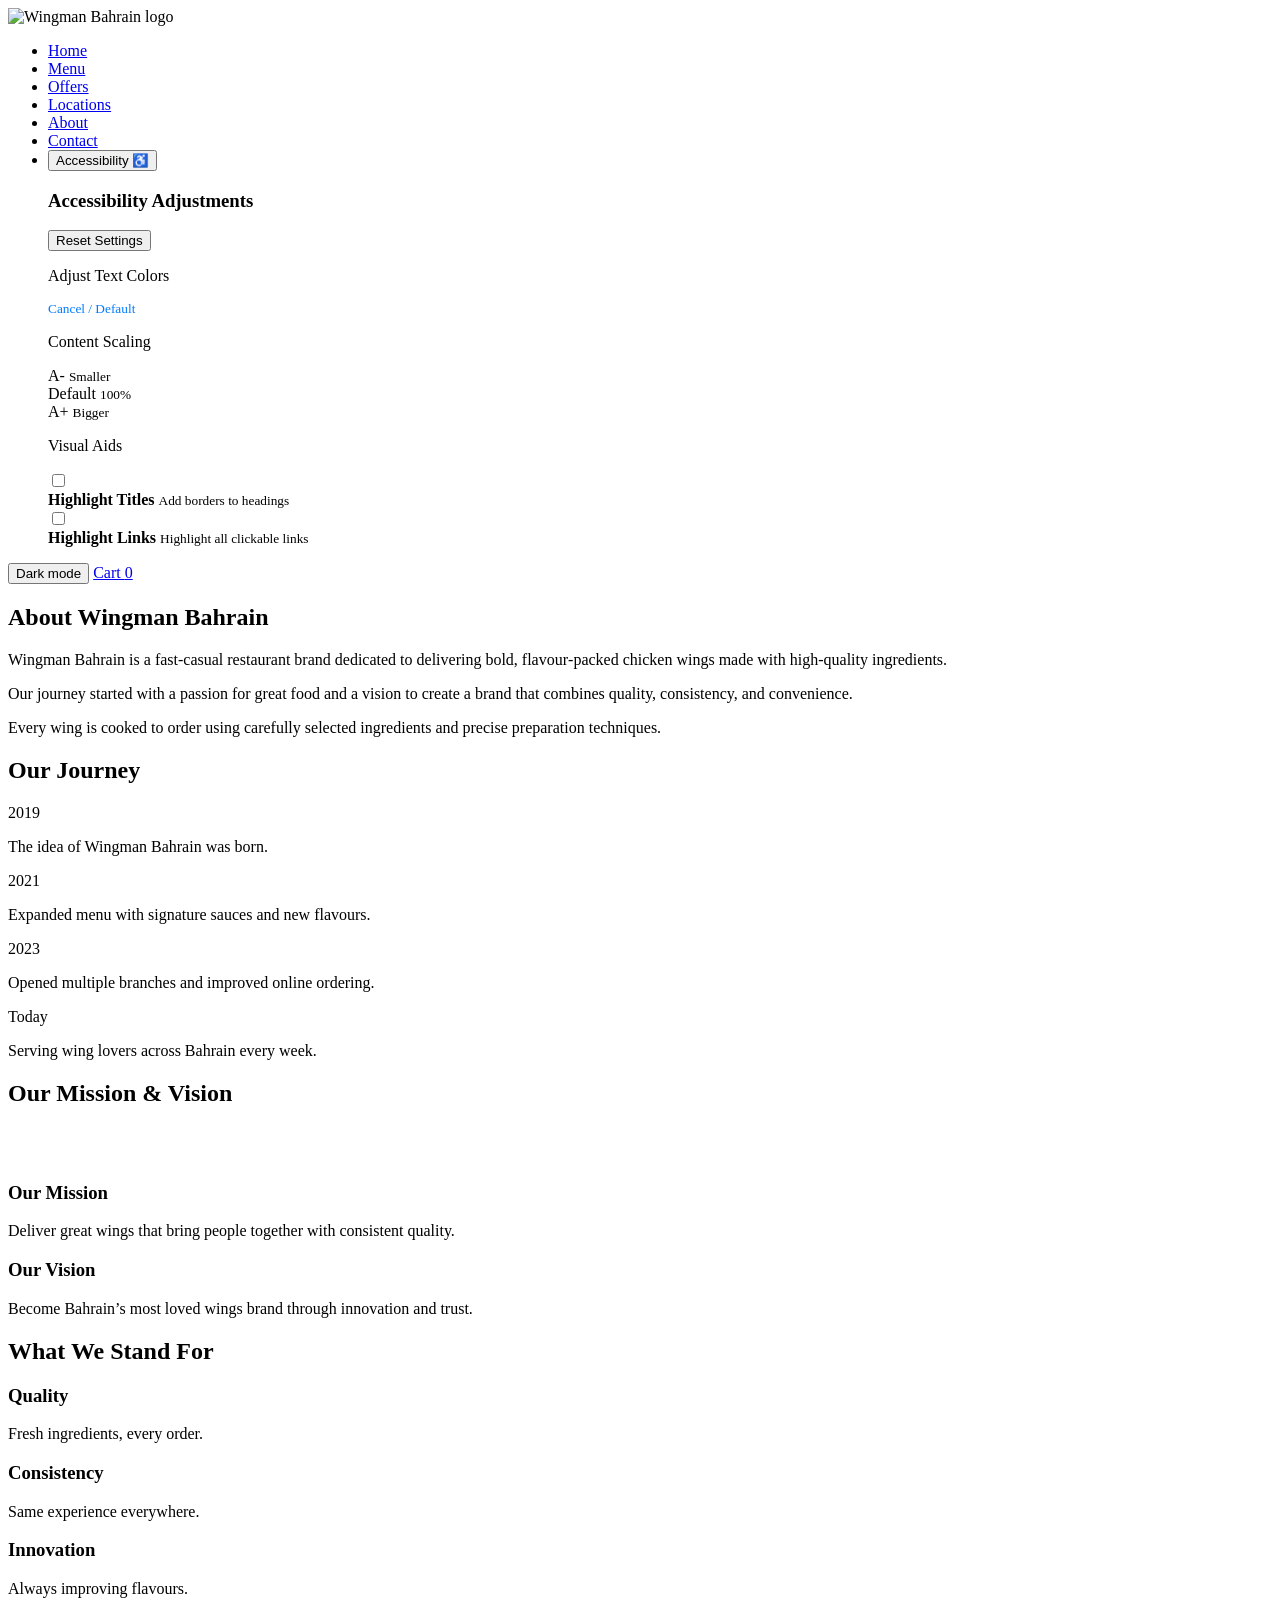
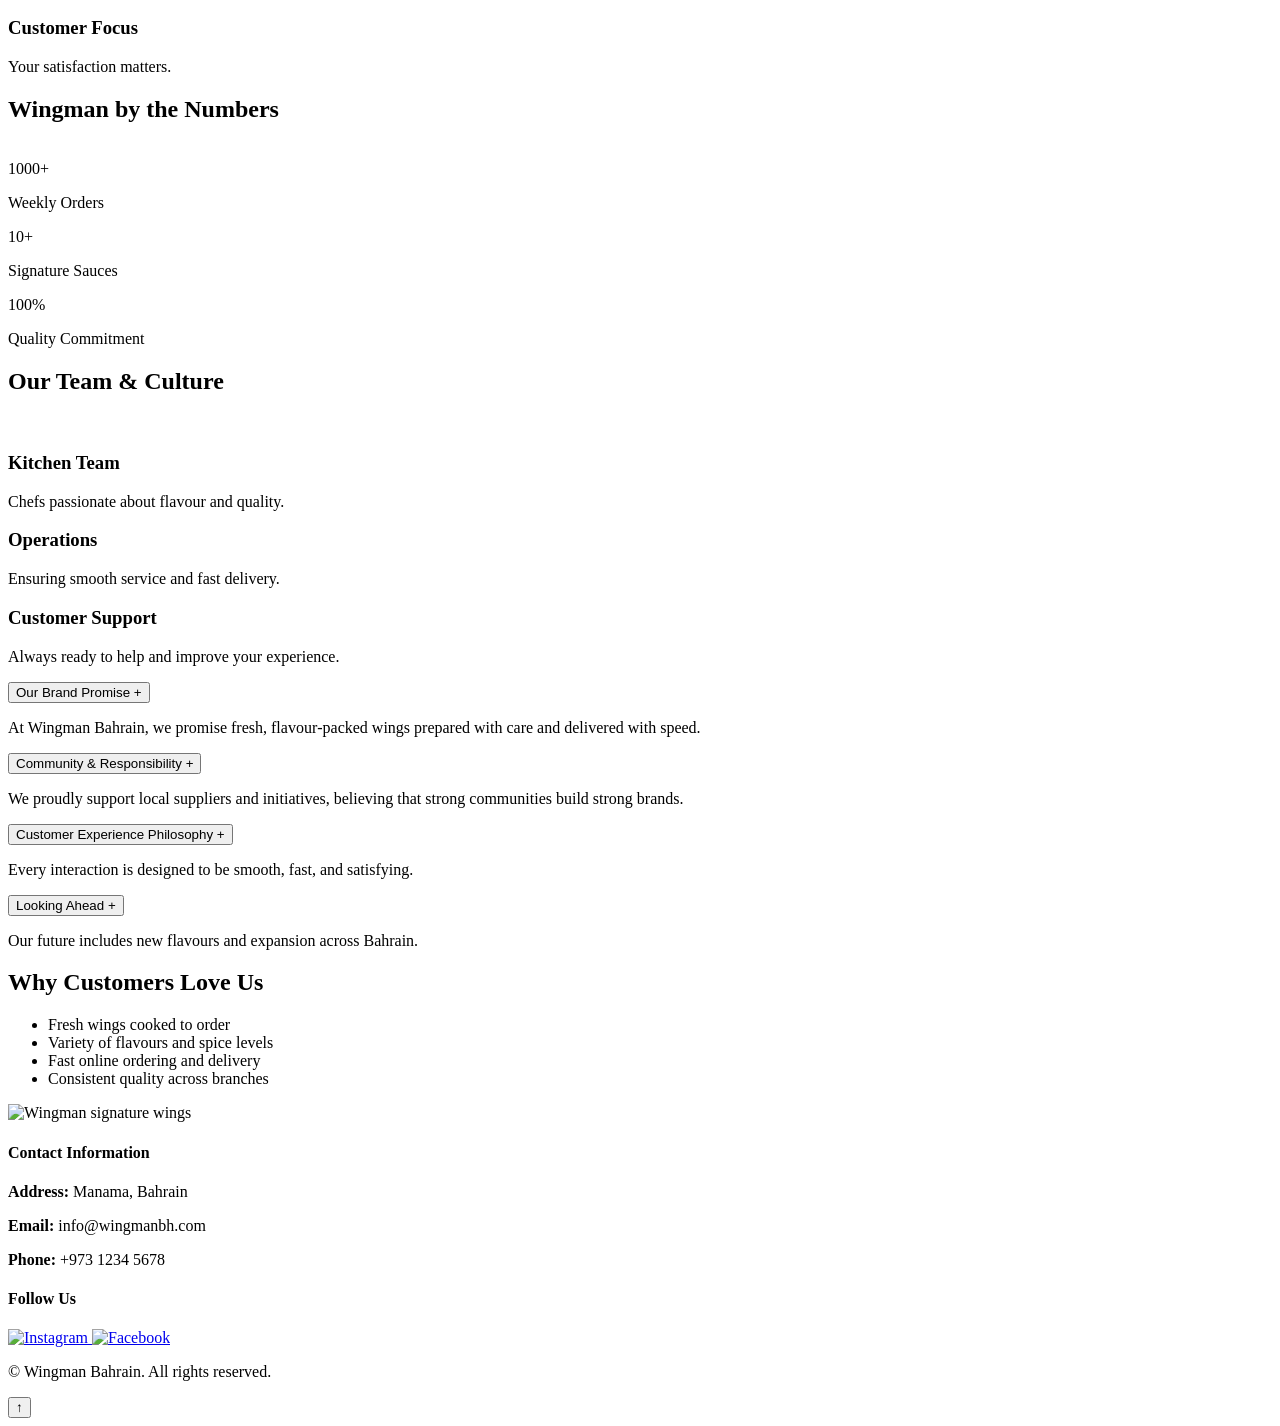
==== about.html @ 01d5c9c0 "Add files via upload" ====
<!DOCTYPE html>
<html lang="en">
<head>
  <!-- ===== BASIC META TAGS ===== -->
  <meta charset="UTF-8" />
  <meta name="viewport" content="width=device-width, initial-scale=1.0" />

  <!-- ===== PAGE TITLE & DESCRIPTION ===== -->
  <title>Wingman Bahrain | About Us</title>
  <meta
    name="description"
    content="Learn more about Wingman Bahrain, our story, mission, values, culture, and future vision."
  />
<!-- =================================================
                      PAGE ICON
  ================================================== -->
                     
          <link rel="icon" type="image/png" href="imges/logo.png">

  <!-- ===== STYLESHEET & MAIN SCRIPT ===== -->
  <link rel="stylesheet" href="styles.css" />
  <script defer src="main.js"></script>
</head>

<body data-page="about">




  
<!-- =================================================
     HEADER SECTION
     Logo + Navigation + Accessibility + Actions
================================================== -->
<header class="site-header">
  <div class="container header-inner">

    <!-- Logo -->
    <div class="logo" aria-label="Wingman Bahrain logo">
      <img id="logo" src="imges/logo.png" alt="Wingman Bahrain logo">
      
    </div>

    <!-- Main navigation bar -->
    <nav class="main-nav" aria-label="Main navigation">
      <ul class="nav-links">
        <li><a href="index.html">Home</a></li>
        <li><a href="menu.html">Menu</a></li>
        <li><a href="offers.html">Offers</a></li>
        <li><a href="locations.html">Locations</a></li>
        <li><a href="about.html" class="active">About</a></li>
        <li><a href="contact.html">Contact</a></li>

        <!-- Accessibility button and its control panel -->
        <li class="accessibility-container">
          <button id="acc-toggle-btn" class="acc-main-btn">
            Accessibility ♿
          </button>

          <!-- Accessibility settings panel -->
          <div id="acc-panel" class="acc-panel hidden">

            <!-- Panel header -->
            <div class="acc-header">
              <h3>Accessibility Adjustments</h3>
              <button onclick="resetSettings()" class="reset-btn">
                Reset Settings
              </button>
            </div>

            <!-- Panel body -->
            <div class="acc-body">

              <!-- Text color adjustments -->
              <p class="section-title">Adjust Text Colors</p>
              <div class="color-adjustment-card">
                <div class="color-circles">
                  <div class="circle blue" onclick="changeColor('#0084ff')"></div>
                  <div class="circle purple" onclick="changeColor('#a333c8')"></div>
                  <div class="circle red" onclick="changeColor('#ff0000')"></div>
                  <div class="circle orange" onclick="changeColor('#ff6600')"></div>
                  <div class="circle green" onclick="changeColor('#28a745')"></div>
                  <div class="circle black" onclick="changeColor('#000000')"></div>
                </div>
                <small onclick="changeColor('')" style="cursor:pointer; display:block; margin-top:5px; color:#007bff;">
                  Cancel / Default
                </small>
              </div>

              <!-- Font size controls -->
              <p class="section-title">Content Scaling</p>
              <div class="content-grid">
                <div class="grid-item" onclick="stepFontSize(-1)">
                  <span class="icon">A-</span>
                  <small>Smaller</small>
                </div>
                <div class="grid-item" onclick="resetFontSize()">
                  <span class="icon">Default</span>
                  <small>100%</small>
                </div>
                <div class="grid-item" onclick="stepFontSize(1)">
                  <span class="icon">A+</span>
                  <small>Bigger</small>
                </div>
              </div>

              <!-- Visual aids -->
              <p class="section-title">Visual Aids</p>

              <div class="profile-item">
                <label class="switch">
                  <input type="checkbox" id="title-highlight-toggle">
                  <span class="slider"></span>
                </label>
                <div class="profile-text">
                  <strong>Highlight Titles</strong>
                  <small>Add borders to headings</small>
                </div>
              </div>

              <div class="profile-item">
                <label class="switch">
                  <input type="checkbox" id="link-highlight-toggle">
                  <span class="slider"></span>
                </label>
                <div class="profile-text">
                  <strong>Highlight Links</strong>
                  <small>Highlight all clickable links</small>
                </div>
              </div>

            </div>
          </div>
        </li>
      </ul>
    </nav>

    <!-- Header action buttons -->
    <div class="header-actions">
      <button class="btn btn-outline" id="themeToggle">Dark mode</button>
      <a href="menu.html" class="btn btn-primary cart-link">
        Cart <span id="cartCount">0</span>
      </a>
    </div>

  </div>
</header>

<!-- =================================================
     MAIN ABOUT PAGE CONTENT
================================================== -->
<main class="section about-section">
  <div class="container about-page">

    <!-- About content wrapper -->
    <section class="about-content fade-anim">

      <!-- Page title -->
      <h1>About Wingman Bahrain</h1>

      <!-- Brand story -->
      <div class="about-columns">
        <p>Wingman Bahrain is a fast‑casual restaurant brand dedicated to delivering bold, flavour‑packed chicken wings made with high‑quality ingredients.</p>
        <p>Our journey started with a passion for great food and a vision to create a brand that combines quality, consistency, and convenience.</p>
        <p>Every wing is cooked to order using carefully selected ingredients and precise preparation techniques.</p>
      </div>

      <!-- Timeline section -->
      <section class="about-timeline">
        <h2>Our Journey</h2>
        <div class="timeline">
          <div class="timeline-item">
            <span class="timeline-year">2019</span>
            <p>The idea of Wingman Bahrain was born.</p>
          </div>
          <div class="timeline-item">
            <span class="timeline-year">2021</span>
            <p>Expanded menu with signature sauces and new flavours.</p>
          </div>
          <div class="timeline-item">
            <span class="timeline-year">2023</span>
            <p>Opened multiple branches and improved online ordering.</p>
          </div>
          <div class="timeline-item">
            <span class="timeline-year">Today</span>
            <p>Serving wing lovers across Bahrain every week.</p>
          </div>
        </div>
      </section>

      <!-- Mission and vision -->
      <section class="section fade-anim">
        <h2>Our Mission & Vision</h2>
        <br><br>
        <div class="card-grid">
          <div class="card">
            <h3>Our Mission</h3>
            <p>Deliver great wings that bring people together with consistent quality.</p>
          </div>
          <div class="card">
            <h3>Our Vision</h3>
            <p>Become Bahrain’s most loved wings brand through innovation and trust.</p>
          </div>
        </div>
      </section>

      <!-- Values -->
      <section class="section fade-anim">
        <h2>What We Stand For</h2>
        <div class="card-grid">
          <div class="card"><h3>Quality</h3><p>Fresh ingredients, every order.</p></div>
          <div class="card"><h3>Consistency</h3><p>Same experience everywhere.</p></div>
          <div class="card"><h3>Innovation</h3><p>Always improving flavours.</p></div>
          <div class="card"><h3>Customer Focus</h3><p>Your satisfaction matters.</p></div>
        </div>
      </section>

      <!-- Statistics -->
      <section class="section fade-anim about-stats">
        <h2>Wingman by the Numbers</h2>
        <br>
        <div class="stats-grid">
          <div class="stat-card"><span class="stat-number">1000+</span><p>Weekly Orders</p></div>
          <div class="stat-card"><span class="stat-number">10+</span><p>Signature Sauces</p></div>
          <div class="stat-card"><span class="stat-number">100%</span><p>Quality Commitment</p></div>
        </div>
      </section>

      <!-- Team and culture -->
      <section class="section fade-anim about-team">
        <h2>Our Team & Culture</h2>
        <br>
        <div class="team-grid">
          <div class="team-card"><h3>Kitchen Team</h3><p>Chefs passionate about flavour and quality.</p></div>
          <div class="team-card"><h3>Operations</h3><p>Ensuring smooth service and fast delivery.</p></div>
          <div class="team-card"><h3>Customer Support</h3><p>Always ready to help and improve your experience.</p></div>
        </div>
      </section>

      <!-- Accordion sections -->
      <section class="about-accordion">
        <button class="accordion-header">Our Brand Promise <span>+</span></button>
        <div class="accordion-content">
          <p>At Wingman Bahrain, we promise fresh, flavour‑packed wings prepared with care and delivered with speed.</p>
        </div>
      </section>

      <section class="about-accordion">
        <button class="accordion-header">Community & Responsibility <span>+</span></button>
        <div class="accordion-content">
          <p>We proudly support local suppliers and initiatives, believing that strong communities build strong brands.</p>
        </div>
      </section>

      <section class="about-accordion">
        <button class="accordion-header">Customer Experience Philosophy <span>+</span></button>
        <div class="accordion-content">
          <p>Every interaction is designed to be smooth, fast, and satisfying.</p>
        </div>
      </section>

      <section class="about-accordion">
        <button class="accordion-header">Looking Ahead <span>+</span></button>
        <div class="accordion-content">
          <p>Our future includes new flavours and expansion across Bahrain.</p>
        </div>
      </section>

      <!-- Why customers love us -->
      <section class="about-features fade-anim">
        <div class="why-text">
          <h2>Why Customers Love Us</h2>
          <ul>
            <li>Fresh wings cooked to order</li>
            <li>Variety of flavours and spice levels</li>
            <li>Fast online ordering and delivery</li>
            <li>Consistent quality across branches</li>
          </ul>
        </div>
        <div class="why-image">
          <img src="imges/restrunt.jpeg" alt="Wingman signature wings">
        </div>
      </section>

    </section>
  </div>
</main>

<!-- =================================================
     FOOTER
================================================== -->
<footer class="site-footer">
  <div class="container footer-inner footer-simple">

    <!-- Contact information -->
    <div class="footer-contact">
      <h4>Contact Information</h4>
      <p><strong>Address:</strong> Manama, Bahrain</p>
      <p><strong>Email:</strong> info@wingmanbh.com</p>
      <p><strong>Phone:</strong> +973 1234 5678</p>
    </div>

    <!-- Social media -->
    <div class="footer-social-col">
      <h4>Follow Us</h4>
      <div class="footer-social">
        <a href="https://www.instagram.com/wingman_bh/?hl=en">
          <img src="imges/instagram logo.png" alt="Instagram" width="36">
        </a>
        <a href="https://www.facebook.com/wingmanbh/">
          <img src="imges/facebook logo.png" alt="Facebook" width="36">
        </a>
      </div>
    </div>

  </div>

  <!-- Footer bottom text -->
  <div class="footer-bottom">
    <p>© <span id="year"></span> Wingman Bahrain. All rights reserved.</p>
  </div>

  <!-- Scroll to top button -->
  <button id="scrollTopBtn">↑</button>
</footer>

</body>
</html>
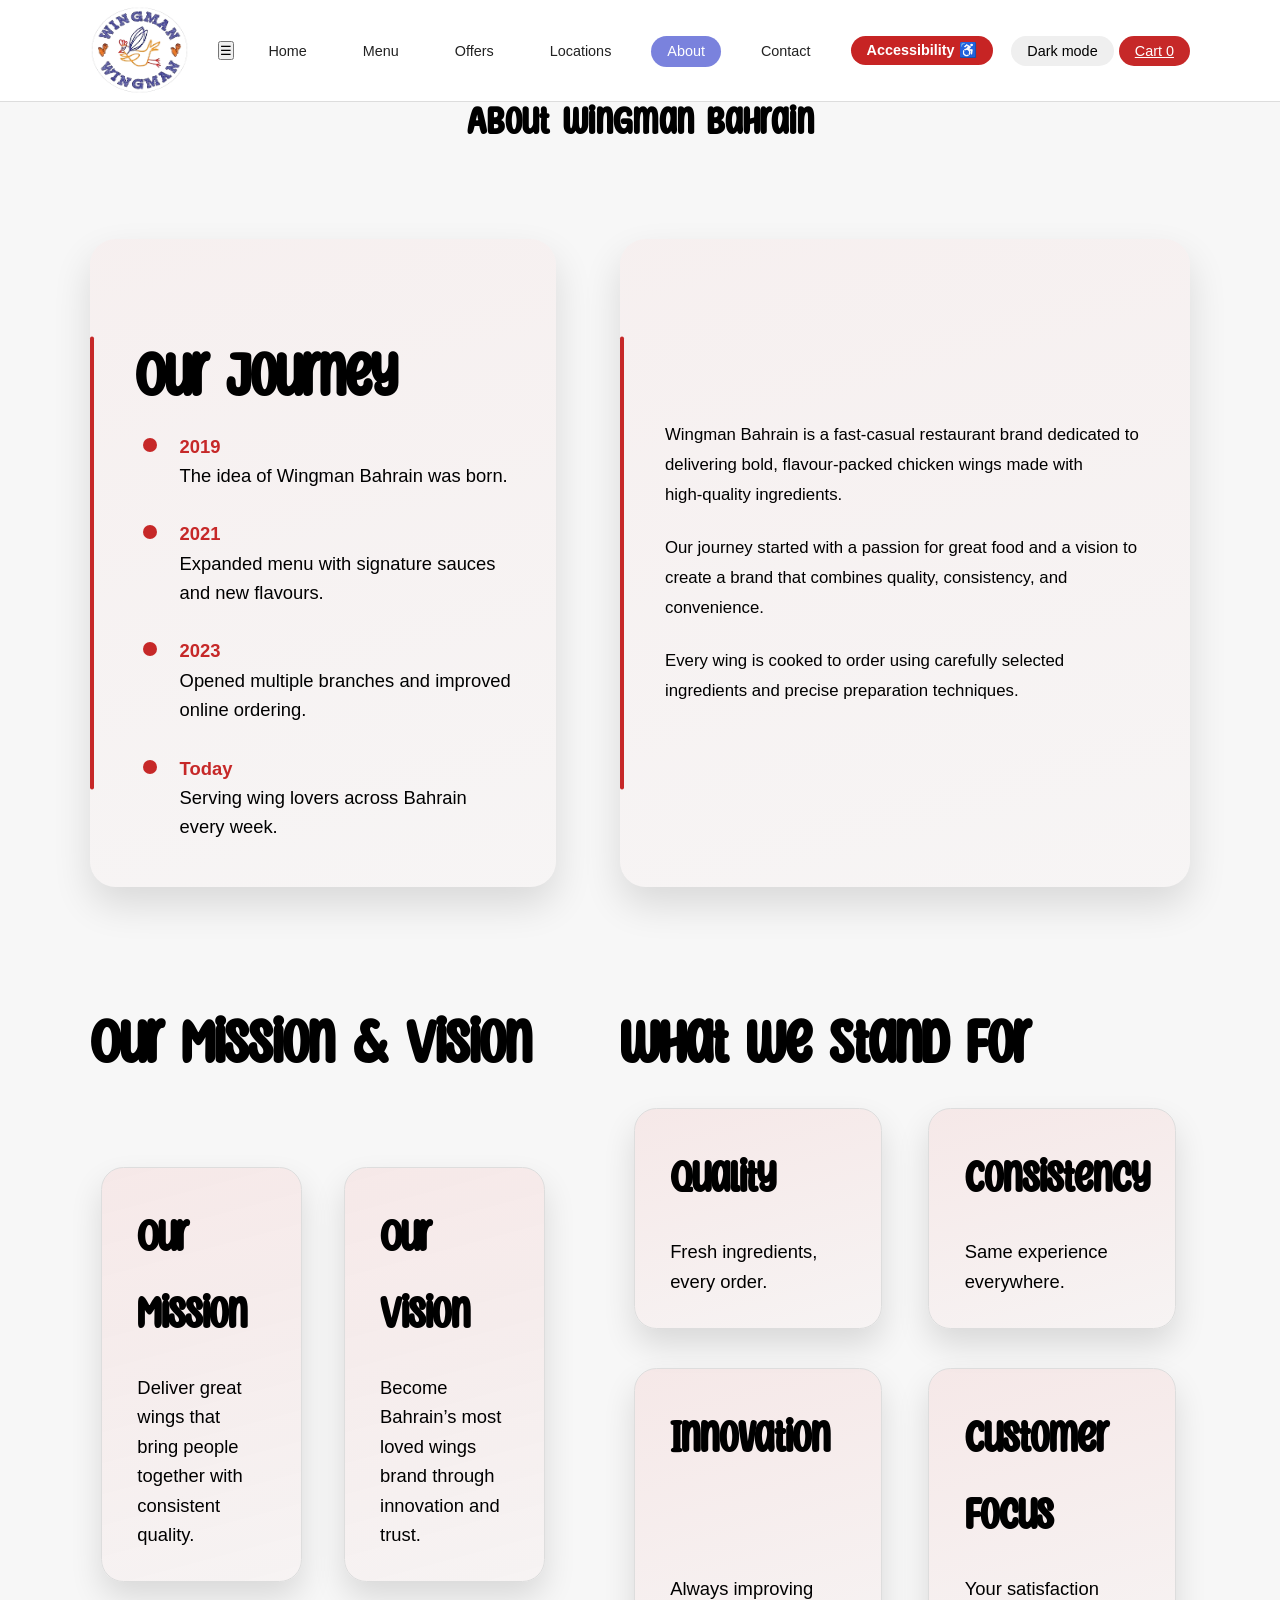
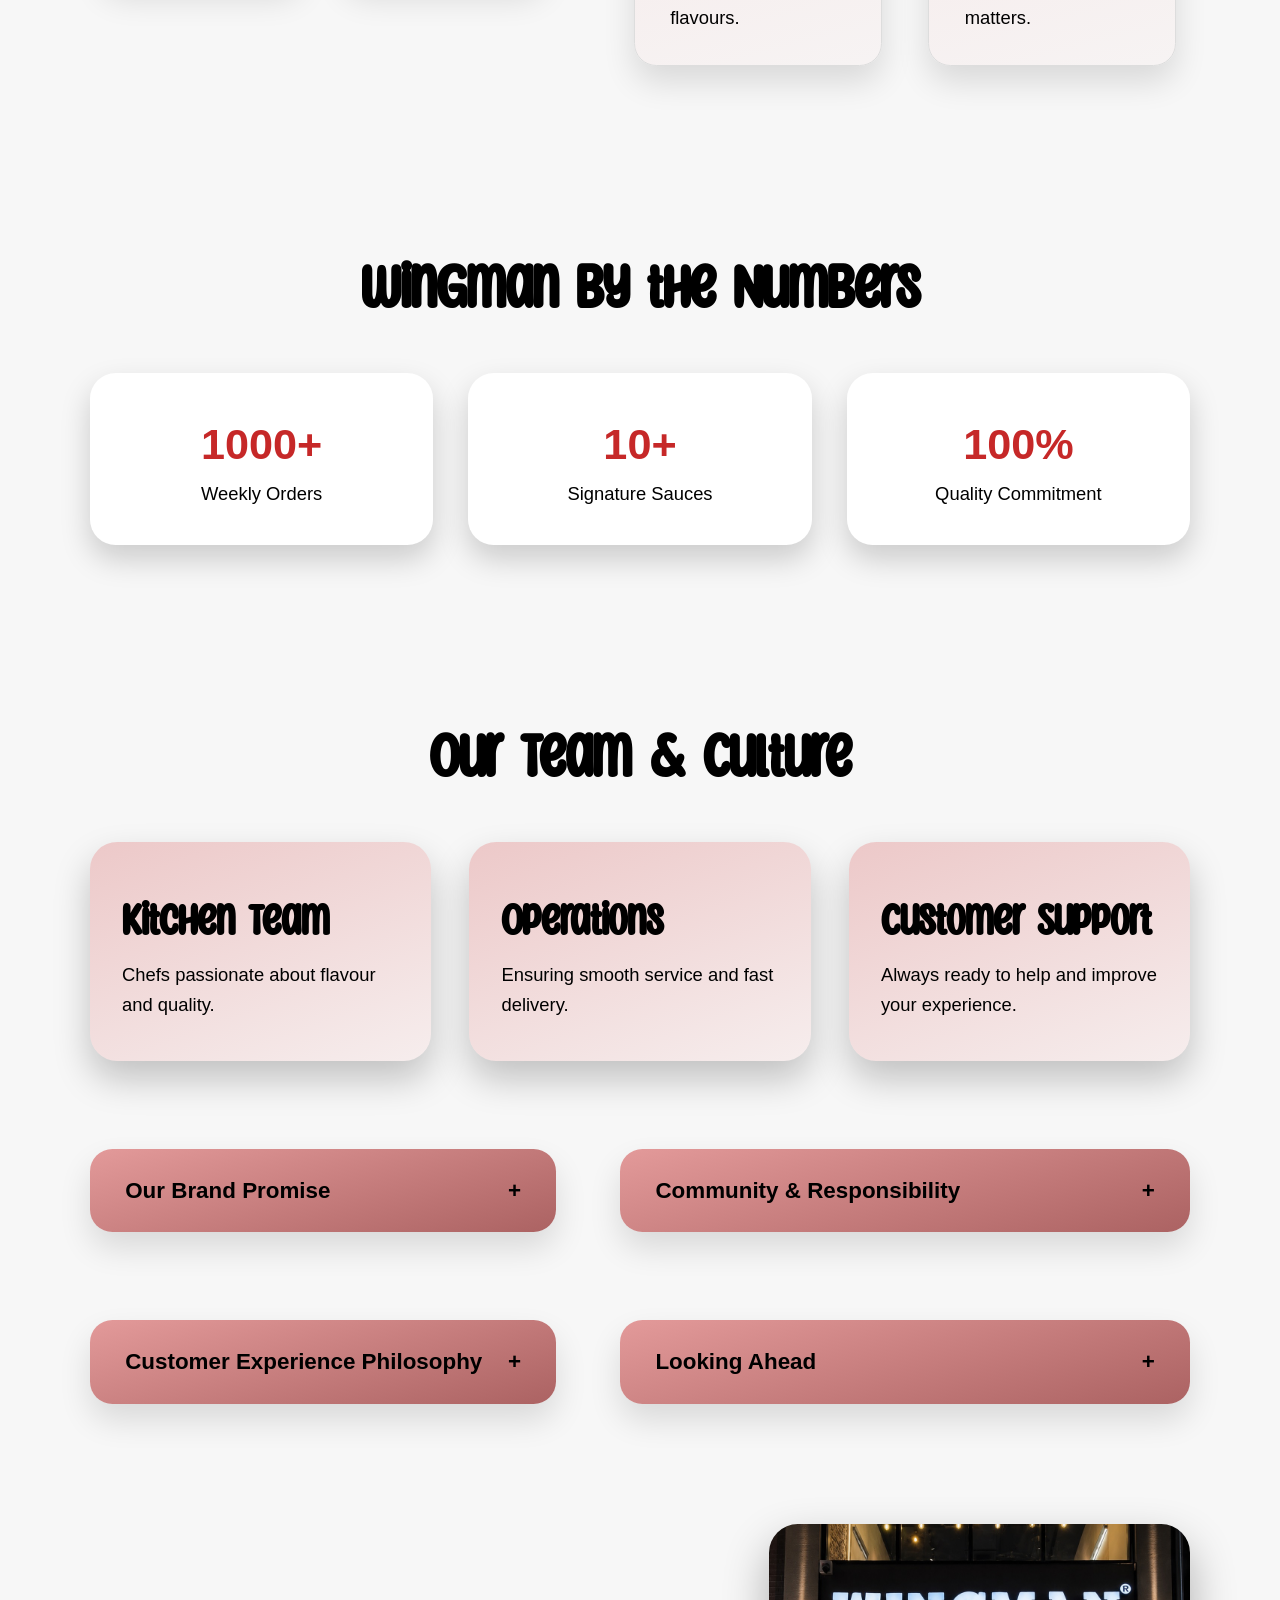
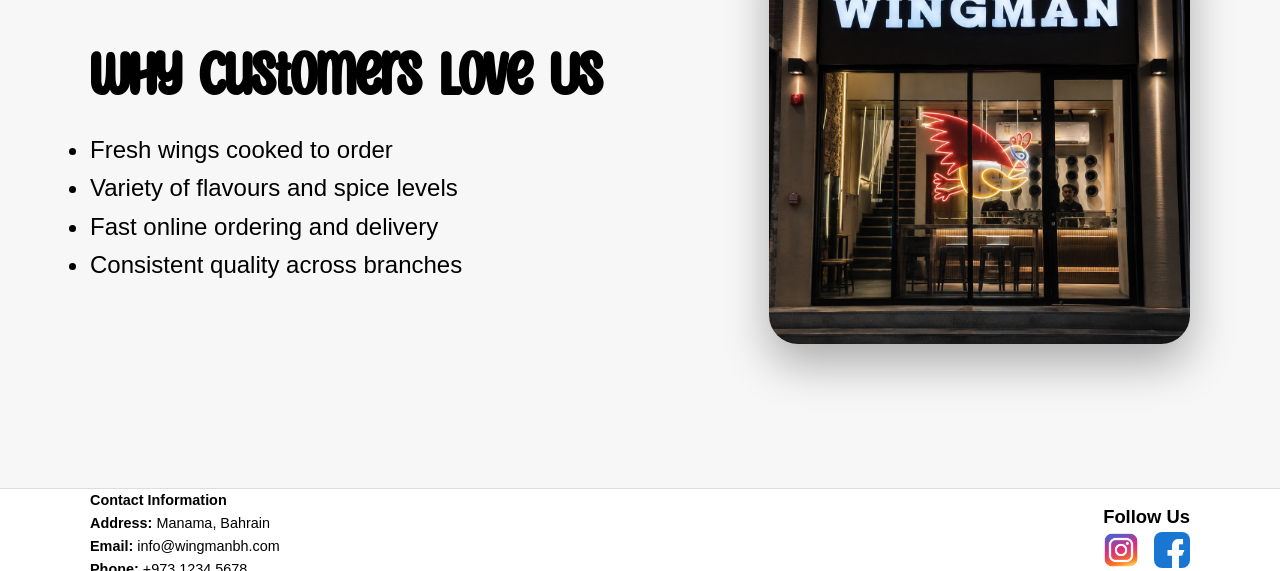
==== commit ca517fd2: "Update about.html" ====
--- a/about.html
+++ b/about.html
@@ -41,6 +41,9 @@
       
     </div>
 
+    <!-- Hamburger button -->
+    <button class="menu-toggle" aria-label="Open menu">☰</button>
+
     <!-- Main navigation bar -->
     <nav class="main-nav" aria-label="Main navigation">
       <ul class="nav-links">
@@ -51,6 +54,7 @@
         <li><a href="about.html" class="active">About</a></li>
         <li><a href="contact.html">Contact</a></li>
 
+        
         <!-- Accessibility button and its control panel -->
         <li class="accessibility-container">
           <button id="acc-toggle-btn" class="acc-main-btn">
@@ -324,5 +328,7 @@
   <button id="scrollTopBtn">↑</button>
 </footer>
 
+<meta name="viewport" content="width=device-width, initial-scale=1.0">
+
 </body>
-</html>+</html>
--- a/styles.css
+++ b/styles.css
@@ -0,0 +1,1257 @@
+/* ===============================
+   ROOT VARIABLES (LIGHT / DARK & ACCESSIBILITY)
+================================ */
+:root {
+  --bg: #f7f7f7;
+  --bg-alt: #ffffff;
+  --text: #222222;
+  --accent: #c62828;
+  --accent-dark: #8e0000;
+  --border: #dddddd;
+  --acc-red: #C72424;
+  --panel-bg: #f4f9ff;
+}
+
+[data-theme="dark"] {
+  --bg: #121212;
+  --bg-alt: #1e1e1e;
+  --text: #f5f5f5;
+  --accent: #e53935;
+  --accent-dark: #b71c1c;
+  --border: #333333;
+}
+
+/* ===============================
+   GLOBAL RESET & BASE
+================================ */
+* {
+  box-sizing: border-box;
+  margin: 0;
+  padding: 0;
+}
+
+body {
+  font-family: system-ui, -apple-system, BlinkMacSystemFont, "Segoe UI", sans-serif;
+  background-color: var(--bg);
+  color: var(--text);
+  line-height: 1.6;
+}
+
+img {
+  max-width: 100%;
+  display: block;
+  border-radius: 0.5rem;
+}
+
+/* ===============================
+   IMAGE EFFECTS
+================================ */
+.reflect {
+  -webkit-box-reflect: below 6px linear-gradient(transparent, rgba(0, 0, 0, 0.25));
+}
+
+/* ===============================
+   CONTAINERS & HEADERS (GLOBAL)
+================================ */
+.container {
+  width: 90%;
+  max-width: 1100px;
+  margin: 0 auto;
+}
+
+.section-header {
+  text-align: center;
+  margin-bottom: 1.8rem;
+}
+
+.section-header h1 {
+  font-size: 2.2rem;
+  font-weight: 700;
+}
+
+.section-header p {
+  font-size: 1rem;
+  color: #666;
+  margin-top: 0.4rem;
+}
+
+/* ===============================
+   HEADER & NAVIGATION
+================================ */
+.site-header {
+  background-color: var(--bg-alt);
+  border-bottom: 1px solid var(--border);
+  position: sticky;
+  top: 0;
+  z-index: 100;
+}
+
+.header-inner {
+  display: flex;
+  align-items: center;
+  justify-content: space-between;
+  padding: 0.4rem 0;
+  gap: 1rem;
+}
+
+#logo {
+  width: 55px;
+   height: 88px;
+   width: 99px;
+   margin-right: 10px;
+}
+
+.nav-links {
+  list-style: none;
+  display: flex;
+  gap: 1.5rem;
+}
+
+.nav-links a {
+  color: var(--text);
+  text-decoration: none;
+  position: relative;
+  padding: 0.45rem 1rem;   
+  border-radius: 999px;
+  font-size: 0.9rem;
+  cursor: pointer;
+  transition: background-color 0.3s ease, color 0.3s ease, transform 0.25s ease;
+}
+
+.nav-links a:hover,
+.nav-links a.active {
+  background-color: rgba(44, 57, 201, 0.628);
+  color: #fff;
+  transform: translateY(-2px);
+}
+
+/* ===============================
+   BUTTONS
+================================ */
+.btn {
+  border-radius: 999px;
+  padding: 0.45rem 1rem;
+  cursor: pointer;
+  border: none;
+  font-size: 0.9rem;
+  transition: background-color 0.3s ease, transform 0.2s ease;
+}
+
+.btn-primary {
+  background-color: var(--accent);
+  color: #fff;
+}
+
+.btn-primary:hover {
+  background-color: var(--accent-dark);
+  transform: scale(1.05);
+}
+
+/* ===============================
+   ANIMATIONS
+================================ */
+@keyframes fadeUp {
+  from { opacity: 0; transform: translateY(15px); }
+  to { opacity: 1; transform: translateY(0); }
+}
+
+.fade-anim {
+  animation: fadeUp 0.8s ease-in-out;
+}
+
+/* ===============================
+   CARDS (GLOBAL)
+================================ */
+.card-grid {
+  display: grid;
+  grid-template-columns: repeat(auto-fit, minmax(220px, 1fr));
+  gap: 1.2rem;
+}
+
+.card {
+  background-color: var(--bg-alt);
+  border: 1px solid var(--border);
+  border-radius: 0.8rem;
+  padding: 1rem;
+  display: flex;
+  flex-direction: column;
+  gap: 0.6rem;
+  transition: transform 0.3s ease;
+}
+
+.card:hover {
+  transform: translateY(-6px);
+}
+
+.card img {
+  transition: transform 0.35s ease-in-out;
+}
+
+.card img:hover {
+  transform: rotate(-4deg) scale(1.18);
+}
+
+/* =================================================
+   MENU PAGE
+================================================= */
+.menu-filters {
+  display: flex;
+  justify-content: center;
+  gap: 0.6rem;
+  flex-wrap: wrap;
+  margin-bottom: 2.2rem;
+}
+
+.menu-filters .filter-btn {
+  border-radius: 999px;
+  border: 1px solid var(--border);
+  padding: 0.45rem 1rem;
+  background-color: #fff;
+  font-size: 0.85rem;
+  cursor: pointer;
+}
+
+.menu-filters .filter-btn.active {
+  background-color: var(--accent);
+  color: #fff;
+  border-color: var(--accent);
+}
+
+body[data-page="menu"] .menu-grid img {
+  height: 200px;
+  object-fit: contain;
+  -webkit-box-reflect: below 8px linear-gradient(transparent, rgba(0, 0, 0, 0.3));
+}
+
+
+
+
+/* =================================================
+   HOME PAGE – HERO
+================================================= */
+body[data-page="home"] .hero {
+  position: relative;
+  width: 95%;
+  height: 480px;
+  margin: 2rem auto;
+  border-radius: 2.5rem;
+  overflow: hidden;
+}
+
+body[data-page="home"] .hero-image {
+  position: absolute;
+  inset: 0;
+  z-index: 0;
+}
+
+body[data-page="home"] .hero-image img {
+  width: 100%;
+  height: 100%;
+  object-fit: cover;
+  border-radius: 0;
+}
+
+body[data-page="home"] .hero::before {
+  content: "";
+  position: absolute;
+  inset: 0;
+  background: rgba(0, 0, 0, 0.35);
+  z-index: 1;
+}
+
+body[data-page="home"] .hero-inner {
+  position: relative;
+  z-index: 2;
+  height: 100%;
+  display: flex;
+  align-items: center;
+  justify-content: center;
+}
+
+body[data-page="home"] .hero-text {
+  text-align: center;
+  color: #ffffff;
+  max-width: 720px;
+  padding: 0 1rem;
+}
+
+body[data-page="home"] .hero-text h1 {
+  font-size: 3rem;
+  font-weight: 700;
+}
+
+body[data-page="home"] .hero-text p {
+  font-size: 1.1rem;
+  margin-top: 0.6rem;
+  opacity: 0.9;
+}
+
+body[data-page="home"] .hero-actions {
+  margin-top: 1.6rem;
+  display: flex;
+  justify-content: center;
+  gap: 1rem;
+}
+
+/* =================================================
+   ABOUT PAGE
+================================================= */
+body[data-page="about"] h1 {
+  text-align: center;
+}
+
+body[data-page="about"] .about-page {
+  display: grid;
+  grid-template-columns: 0.9fr 1.1fr;
+  gap: 4rem;
+  align-items: stretch;
+}
+
+body[data-page="about"] .about-content {
+  display: contents; 
+}
+
+body[data-page="about"] .about-content h1 {
+  grid-column: 1 / -1;
+  font-size: 2.6rem;
+  margin-bottom: 2rem;
+}
+
+/* ===== BOX مشترك (يسار + يمين) ===== */
+body[data-page="about"] .about-timeline,
+body[data-page="about"] .about-columns {
+  background: linear-gradient(165deg, rgba(229,57,53,0.04), rgba(229,57,53,0.01));
+  border-radius: 1.6rem;
+  padding: 2.8rem;
+  box-shadow: 0 18px 38px rgba(0,0,0,0.12);
+  position: relative;
+  display: flex;
+  flex-direction: column;
+  justify-content: center;
+}
+
+body[data-page="about"] .about-timeline {
+  grid-column: 1;
+  grid-row: 2;
+}
+
+body[data-page="about"] .about-columns {
+  grid-column: 2;
+  grid-row: 2;
+  gap: 1.4rem;
+}
+
+/* خط أحمر موحد */
+body[data-page="about"] .about-timeline::before,
+body[data-page="about"] .about-columns::before {
+  content: "";
+  position: absolute;
+  left: 0;
+  top: 50%;
+  transform: translateY(-50%);
+  height: 70%;            
+  width: 4px;
+  background-color: var(--accent);
+  border-radius: 6px;
+}
+
+body[data-page="about"] .timeline {
+  position: relative;
+  padding-left: 1.2rem;
+  display: grid;
+  gap: 1.8rem;
+}
+
+body[data-page="about"] .timeline-item {
+  position: relative;
+  padding-left: 1.6rem;
+  transition: transform 0.35s ease;
+}
+
+body[data-page="about"] .timeline-item::before {
+  content: "";
+  position: absolute;
+  left: -11px;
+  top: 6px;
+  width: 14px;
+  height: 14px;
+  background-color: var(--accent);
+  border-radius: 50%;
+  box-shadow: 0 0 0 rgba(229,57,53,0.6);
+  transition: box-shadow 0.35s ease;
+}
+
+body[data-page="about"] .timeline-item:hover {
+  transform: translateX(8px);
+}
+
+body[data-page="about"] .timeline-item:hover::before {
+  box-shadow: 0 0 15px rgba(229, 53, 53, 0.8);
+}
+
+body[data-page="about"] .timeline-year {
+  font-weight: 700;
+  color: var(--accent);
+  margin-bottom: 0.4rem;
+}
+
+body[data-page="about"] .about-columns p {
+  font-size: 1.05rem;
+  line-height: 1.8;
+}
+
+/* SECTIONS BELOW (FULL WIDTH) */
+body[data-page="about"] .about-stats,
+body[data-page="about"] .about-team,
+body[data-page="about"] .about-insights,
+body[data-page="about"] .about-features {
+  grid-column: 1 / -1;
+  margin-top: 3.5rem;
+}
+
+body[data-page="about"] .about-stats > h2,
+body[data-page="about"] .about-team > h2 {
+  text-align: center;
+}
+
+/* STATS */
+body[data-page="about"] .stats-grid {
+  display: grid;
+  grid-template-columns: repeat(auto-fit, minmax(180px, 1fr));
+  gap: 2.2rem;
+}
+
+body[data-page="about"] .stat-card {
+  text-align: center;
+  padding: 2.3rem;
+  background-color: var(--bg-alt);
+  border-radius: 1.6rem;
+  box-shadow: 0 14px 30px rgba(0,0,0,0.18);
+  transition: transform 0.4s ease, box-shadow 0.4s ease;
+}
+
+body[data-page="about"] .stat-card:hover {
+  transform: translateY(-6px) scale(1.05);
+  box-shadow: 0 28px 55px rgba(229,57,53,0.45);
+}
+
+body[data-page="about"] .stat-number {
+  font-size: 2.7rem;
+  font-weight: 700;
+  color: var(--accent);
+}
+
+/* TEAM */
+body[data-page="about"] .team-grid {
+  display: grid;
+  grid-template-columns: repeat(auto-fit, minmax(220px, 1fr));
+  gap: 2.4rem;
+}
+
+body[data-page="about"] .team-card {
+  padding: 2.6rem 2rem;
+  border-radius: 1.7rem;
+  background: linear-gradient(160deg, rgba(199, 35, 35, 0.22), rgba(229,57,53,0.05));
+  box-shadow: 0 18px 36px rgba(0,0,0,0.22);
+  transition: transform 0.45s ease, box-shadow 0.45s ease;
+}
+
+body[data-page="about"] .team-card:hover {
+  transform: translateY(-10px) scale(1.04);
+  box-shadow: 0 36px 70px rgba(122, 11, 5, 0.55);
+}
+
+/* WHY CUSTOMERS LOVE US */
+body[data-page="about"] .about-features {
+  display: grid;
+  grid-template-columns: 1.2fr 0.8fr;
+  gap: 3rem;
+  align-items: center;
+}
+
+body[data-page="about"] .why-text {
+  grid-column: 1;
+  font-size: x-large;
+}
+
+body[data-page="about"] .why-image img {
+  width: 100%;
+  max-height: 420px;
+  object-fit: cover;
+  border-radius: 1.8rem;
+  box-shadow: 0 20px 45px rgba(0,0,0,0.3);
+  transition: transform 0.35s ease;
+}
+
+body[data-page="about"] .why-image img:hover {
+  transform: scale(1.05);
+}
+
+/* ABOUT CARDS */
+body[data-page="about"] .card {
+  background: linear-gradient(165deg, rgba(229, 57, 53, 0.08), rgba(229, 57, 53, 0.02));
+  border-radius: 1.4rem;
+  padding: 2rem 2.2rem;
+  box-shadow: 0 16px 32px rgba(0,0,0,0.12);
+  display: flex;
+  flex-direction: column;
+  justify-content: space-between;
+  transition: transform 0.35s ease, box-shadow 0.35s ease;
+}
+
+body[data-page="about"] .card h3 {
+  margin-bottom: 0.6rem;
+}
+
+body[data-page="about"] .card:hover {
+  transform: translateY(-6px);
+  box-shadow: 0 28px 55px rgba(229,57,53,0.35);
+}
+
+/* ABOUT ACCORDION */
+body[data-page="about"] .about-accordion {
+  margin-top: 1.5rem;
+  border-radius: 1.4rem;
+  background: linear-gradient(165deg, rgba(197, 16, 16, 0.402), rgba(125, 7, 7, 0.619));
+  box-shadow: 0 16px 32px rgba(0,0,0,0.12);
+  overflow: hidden;
+}
+
+body[data-page="about"] .accordion-header {
+  width: 100%;
+  background: none;
+  border: none;
+  padding: 1.8rem 2.2rem;
+  font-size: 1.4rem;
+  font-weight: 700;
+  text-align: left;
+  display: flex;
+  justify-content: space-between;
+  align-items: center;
+  cursor: pointer;
+}
+
+body[data-page="about"] .accordion-icon {
+  font-size: 1.6rem;
+  transition: transform 0.3s ease;
+}
+
+body[data-page="about"] .accordion-content {
+  max-height: 0;
+  overflow: hidden;
+  padding: 0 2.2rem;
+  transition: max-height 0.35s ease, padding 0.35s ease;
+}
+
+body[data-page="about"] .about-accordion.active .accordion-content {
+  max-height: 300px;
+  padding: 0 2.2rem 2rem;
+}
+
+body[data-page="about"] .about-accordion.active .accordion-icon {
+  transform: rotate(45deg);
+}
+
+/* =================================================
+   CONTACT PAGE
+================================================= */
+body[data-page="contact"] .contact-layout {
+  display: grid;
+  grid-template-columns: 1.1fr 0.9fr;
+  gap: 3rem;
+  align-items: flex-start;
+}
+
+body[data-page="contact"] .contact-layout h1 {
+  margin-bottom: 0.6rem;
+  font-size: 2.4rem;
+}
+
+body[data-page="contact"] .contact-layout p {
+  margin-bottom: 1.2rem;
+  line-height: 1.7;
+}
+
+body[data-page="contact"] .form-group {
+  display: flex;
+  flex-direction: column;
+  margin-bottom: 1.2rem;
+  position: relative;
+}
+
+body[data-page="contact"] .form-group input,
+body[data-page="contact"] .form-group textarea {
+  padding: 0.6rem;
+  border-radius: 0.6rem;
+  border: 1px solid var(--border);
+  transition: border-color 0.3s ease, box-shadow 0.3s ease, transform 0.3s ease;
+}
+
+body[data-page="contact"] .form-group input:focus,
+body[data-page="contact"] .form-group textarea:focus {
+  border-color: var(--accent);
+  box-shadow: 0 0 0 4px rgb(137, 12, 12);
+  outline: none;
+  transform: translateY(-2px);
+}
+
+body[data-page="contact"] button[type="submit"] {
+  margin-top: 0.8rem;
+}
+
+body[data-page="contact"] .right-side img {
+  border-radius: 1.2rem;
+  box-shadow: 0 18px 36px rgba(0,0,0,0.25);
+  transition: transform 0.4s ease;
+}
+
+body[data-page="contact"] .right-side img:hover {
+  transform: scale(1.04);
+}
+
+body[data-page="contact"] .contact-details {
+  margin-bottom: 2rem;
+  padding: 1.6rem;
+  border-radius: 1.4rem;
+  background: rgba(255,255,255,0.75);
+  backdrop-filter: blur(10px);
+  -webkit-backdrop-filter: blur(10px);
+  box-shadow: 0 18px 40px rgba(0,0,0,0.15);
+  border-left: 5px solid var(--accent);
+  margin-top: 12rem;
+}
+
+body[data-page="contact"] .contact-text {
+  text-align: center;
+}
+
+/* CONTACT FAQ */
+body[data-page="contact"] .faq-section {
+  max-width: 900px;
+  margin: 4rem auto;
+}
+
+body[data-page="contact"] .faq-section h2 {
+  text-align: center;
+  margin-bottom: 2rem;
+}
+
+body[data-page="contact"] .faq-item {
+  border: 1px solid #5d3d3d;
+  border-radius: 1.2rem;
+  margin-bottom: 1.2rem;
+  background: #bc666677;
+  box-shadow: 0 10px 24px rgb(0, 0, 0);
+  overflow: hidden;
+}
+
+body[data-page="contact"] .faq-item input {
+  display: none;
+}
+
+body[data-page="contact"] .faq-item label {
+  display: flex;
+  align-items: center;
+  justify-content: space-between;
+  padding: 1.4rem 1.8rem;
+  font-size: 1.1rem;
+  font-weight: 600;
+  cursor: pointer;
+}
+
+body[data-page="contact"] .faq-item label::after {
+  content: "+";
+  font-size: 1.4rem;
+  transition: transform 0.3s ease;
+}
+
+body[data-page="contact"] .faq-item input:checked + label::after {
+  transform: rotate(45deg);
+}
+
+body[data-page="contact"] .faq-answer {
+  max-height: 0;
+  overflow: hidden;
+  padding: 0 1.8rem;
+  line-height: 1.7;
+  color: #444;
+  transition: max-height 0.35s ease, padding 0.35s ease;
+}
+
+body[data-page="contact"] .faq-item input:checked ~ .faq-answer {
+  max-height: 160px;
+  padding: 0 1.8rem 1.6rem;
+}
+
+/* =================================================
+   LOCATIONS PAGE
+================================================= */
+body[data-page="locations"] main .container {
+  max-width: 1500px;
+  padding-inline: 3rem;
+}
+
+body[data-page="locations"] .section-header {
+  margin-bottom: 4rem;
+}
+
+body[data-page="locations"] .section-header h1 {
+  font-size: 2.6rem;
+}
+
+body[data-page="locations"] .section-header p {
+  font-size: 1.15rem;
+}
+
+body[data-page="locations"] .locations-layout {
+  display: grid;
+  grid-template-columns: 1fr 1fr;
+  gap: 4rem;
+  align-items: stretch;
+  margin-bottom: 5rem;
+}
+
+body[data-page="locations"] .locations-list {
+  display: flex;
+  flex-direction: column;
+  gap: 3rem;
+}
+
+body[data-page="locations"] .location-card {
+  background: linear-gradient(180deg, rgba(229, 57, 53, 0.18), rgba(229, 57, 53, 0.03));
+  border: 1px solid rgba(229, 57, 53, 0.45);
+  border-radius: 2rem;
+  padding: 3.2rem 3.4rem;
+  box-shadow: 0 24px 48px rgba(0,0,0,0.25);
+  position: relative;
+  transition: transform 0.35s ease, box-shadow 0.35s ease;
+}
+
+body[data-page="locations"] .location-card::before {
+  content: "";
+  position: absolute;
+  top: 2rem;
+  left: 2.4rem;
+  width: 90px;
+  height: 6px;
+  background-color: var(--accent);
+  border-radius: 10px;
+}
+
+body[data-page="locations"] .location-card:hover {
+  transform: translateY(-10px);
+  box-shadow: 0 36px 70px rgba(229,57,53,0.45);
+}
+
+body[data-page="locations"] .location-card h2 {
+  font-size: 1.9rem;
+  margin: 2.2rem 0 1rem;
+}
+
+body[data-page="locations"] .location-card p {
+  font-size: 1.25rem;
+  line-height: 1.8;
+}
+
+body[data-page="locations"] .section-info {
+  margin: 4rem 0;
+  padding: 3rem 4rem;
+  border-radius: 2.2rem;
+  position: relative;
+  background: linear-gradient(160deg, rgba(229,57,53,0.045), rgba(229,57,53,0.01));
+  box-shadow: 0 20px 45px rgba(0,0,0,0.12);
+  transition: transform 0.4s ease, box-shadow 0.4s ease;
+}
+
+body[data-page="locations"] .section-info::before {
+  content: "";
+  position: absolute;
+  left: 2rem;
+  top: 2.5rem;
+  bottom: 2.5rem;
+  width: 5px;
+  background-color: var(--accent);
+  border-radius: 10px;
+}
+
+body[data-page="locations"] .section-info h2 {
+  font-size: 2rem;
+  margin-bottom: 1.4rem;
+}
+
+body[data-page="locations"] .section-info p {
+  font-size: 1.2rem;
+  line-height: 1.8;
+  margin-bottom: 1.6rem;
+}
+
+body[data-page="locations"] .section-info ul {
+  list-style: none;
+  padding-left: 0;
+  display: grid;
+  gap: 0.9rem;
+}
+
+body[data-page="locations"] .section-info li {
+  position: relative;
+  padding-left: 1.6rem;
+}
+
+body[data-page="locations"] .section-info li::before {
+  content: "•";
+  position: absolute;
+  left: 0;
+  color: var(--accent);
+  font-size: 1.6rem;
+}
+
+body[data-page="locations"] .section-info:hover {
+  transform: translateY(-8px);
+  box-shadow: 0 36px 70px rgba(229,57,53,0.35);
+}
+
+body[data-page="locations"] .location-map {
+  margin: 5rem 0 4rem;
+}
+
+body[data-page="locations"] .location-map iframe {
+  width: 100%;
+  height: 580px;
+  border-radius: 2.4rem;
+  box-shadow: 0 30px 60px rgba(0,0,0,0.35);
+}
+
+/* =================================================
+   FOOTER
+================================================= */
+.site-footer {
+  margin-top: 9rem;
+  padding: 0;
+  background-color: var(--bg-alt);
+  border-top: 1px solid var(--border);
+}
+
+.footer-inner {
+  display: flex;
+  justify-content: space-between;
+  align-items: center;
+  gap: 2rem;
+}
+
+.footer-contact {
+  font-size: 0.9rem;
+  line-height: 1.6;
+}
+
+.footer-social {
+  display: flex;
+  align-items: center;
+  gap: 0.9rem;
+}
+
+.footer-social img {
+  transition: transform 0.2s ease;
+}
+
+.footer-social img:hover {
+  transform: scale(1.1);
+}
+
+#scrollTopBtn {
+  position: fixed;
+  bottom: 1.2rem;
+  right: 1.2rem;
+  width: 48px;
+  height: 48px;
+  border-radius: 50%;
+  background-color: var(--accent);
+  color: #fff;
+  border: none;
+  cursor: pointer;
+  z-index: 999;
+}
+
+.footer-bottom {
+  text-align: center;
+}
+
+/* =====================================
+   AUDIO EFFECTS – MENU PAGE
+===================================== */
+body[data-page="menu"] section.section h2,
+body[data-page="menu"] section.section p {
+  text-align: center;
+}
+
+body[data-page="menu"] section.section p {
+  margin-bottom: 0.8rem;
+  color: #555;
+}
+
+body[data-page="menu"] audio {
+  display: block;
+  margin: 0 auto;
+  width: 100%;
+  max-width: 460px;
+  background-color: #c62828;
+  border-radius: 0.75rem;
+  padding: 0.4rem;
+  box-shadow: 0 6px 14px rgb(81, 37, 37);
+
+
+}
+
+
+
+
+
+
+
+/* =================================================
+   ACCESSIBILITY TOOLS
+================================================= */
+.accessibility-container {
+  position: relative;
+  display: flex;
+  align-items: center; 
+}
+
+.acc-main-btn {
+  background: var(--acc-red);
+  color: #fff;
+  border: none;
+  padding: 0.45rem 1rem;
+  border-radius: 999px;
+  cursor: pointer;
+  font-weight: 600;
+  font-size: 0.9rem;
+  line-height: 1;
+  white-space: nowrap;
+  transition: background-color 0.25s ease, transform 0.2s ease;
+}
+
+.acc-main-btn:hover {
+  background-color: #b51f1f;
+  transform: translateY(-1px);
+}
+
+.acc-panel {
+  position: absolute;
+  top: 120%;
+  right: 0;
+  width: 340px;
+  background: #fff;
+  border-radius: 15px;
+  box-shadow: 0 12px 32px rgba(0,0,0,0.25);
+  z-index: 1000;
+  overflow: hidden;
+  text-align: left;
+}
+
+.acc-header {
+  background: #007bff;
+  color: #fff;
+  padding: 18px;
+  text-align: center;
+}
+
+.acc-header h3 {
+  margin: 0;
+  font-size: 18px;
+}
+
+.reset-btn {
+  margin-top: 8px;
+  background: rgba(255,255,255,0.25);
+  color: #fff;
+  border: 1px solid #fff;
+  padding: 5px 14px;
+  border-radius: 20px;
+  cursor: pointer;
+  font-size: 12px;
+}
+
+.acc-body {
+  padding: 20px;
+  background: var(--panel-bg);
+}
+
+.section-title {
+  font-size: 12px;
+  font-weight: 700;
+  color: #555;
+  text-transform: uppercase;
+  margin: 14px 0 8px;
+}
+
+.color-adjustment-card {
+  background: #fff;
+  padding: 14px;
+  border-radius: 12px;
+  margin-bottom: 16px;
+}
+
+.color-circles {
+  display: flex;
+  justify-content: center;
+  gap: 10px;
+}
+
+.circle {
+  width: 24px;
+  height: 24px;
+  border-radius: 50%;
+  cursor: pointer;
+  transition: transform 0.2s ease;
+}
+
+.circle:hover {
+  transform: scale(1.2);
+}
+
+.circle.blue   { background: #0084ff; }
+.circle.purple { background: #a333c8; }
+.circle.red    { background: #ff0000; }
+.circle.orange { background: #ff6600; }
+.circle.green  { background: #28a745; }
+.circle.black  { background: #000; }
+
+.content-grid {
+  display: grid;
+  grid-template-columns: repeat(3, 1fr);
+  gap: 10px;
+  margin-bottom: 16px;
+}
+
+.grid-item {
+  background: #fff;
+  padding: 12px;
+  border-radius: 10px;
+  text-align: center;
+  border: 1px solid #eee;
+  cursor: pointer;
+}
+
+.grid-item:hover {
+  border-color: #007bff;
+}
+
+.grid-item .icon {
+  font-weight: 700;
+  font-size: 16px;
+  color: #007bff;
+}
+
+.grid-item small {
+  font-size: 11px;
+  color: #888;
+}
+
+.profile-item {
+  display: flex;
+  align-items: center;
+  gap: 10px;
+  background: #fff;
+  padding: 10px;
+  border-radius: 10px;
+  margin-bottom: 8px;
+}
+
+.switch {
+  position: relative;
+  width: 40px;
+  height: 22px;
+  flex-shrink: 0;
+}
+
+.switch input {
+  opacity: 0;
+  width: 0;
+  height: 0;
+}
+
+.slider {
+  position: absolute;
+  inset: 0;
+  background: #ccc;
+  border-radius: 30px;
+  transition: 0.3s;
+}
+
+.slider::before {
+  content: "";
+  position: absolute;
+  width: 16px;
+  height: 16px;
+  left: 3px;
+  bottom: 3px;
+  background: #fff;
+  border-radius: 50%;
+  transition: 0.3s;
+}
+
+.switch input:checked + .slider {
+  background: #007bff;
+}
+
+.switch input:checked + .slider::before {
+  transform: translateX(18px);
+}
+
+.profile-text strong {
+  font-size: 13px;
+}
+
+.profile-text small {
+  font-size: 11px;
+  color: #777;
+}
+
+.title-highlight-active h1,
+.title-highlight-active h2,
+.title-highlight-active h3 {
+  outline: 3px solid #007bff;
+  padding: 2px;
+}
+
+.link-highlight-active a {
+  background: yellow;
+  color: #000;
+  outline: 2px dashed #ff6600;
+}
+
+.hidden {
+  display: none;
+}
+
+html {
+  transition: font-size 0.2s ease;
+}
+
+/* =================================================
+   GLOBAL RESPONSIVE MEDIA QUERIES
+================================================= */
+@media (max-width: 900px) {
+  body[data-page="about"] .about-page,
+  body[data-page="locations"] .locations-layout,
+  body[data-page="contact"] .contact-layout {
+    grid-template-columns: 1fr;
+  }
+
+  body[data-page="about"] .about-columns,
+  body[data-page="about"] .about-timeline {
+    grid-column: auto;
+    grid-row: auto;
+  }
+
+  body[data-page="about"] .about-features {
+    grid-template-columns: 1fr;
+  }
+
+  body[data-page="about"] .why-image {
+    margin-top: 2rem;
+  }
+
+  body[data-page="locations"] .section-info {
+    padding: 2.5rem;
+  }
+
+  body[data-page="locations"] .location-map iframe {
+    height: 360px;
+  }
+}
+
+@media (max-width: 720px) {
+  .footer-inner {
+    flex-direction: column;
+    text-align: center;
+  }
+
+  .footer-social {
+    justify-content: center;
+  }
+
+  body[data-page="menu"] audio {
+    max-width: 100%;
+  }
+}
+
+/* خط العناوين الجديد */
+@font-face {
+    font-family: 'SunnySpells';
+    src: url('fonts/SunnySpellsBasicRegular-Yz1Wv.ttf') format('truetype');
+    font-weight: normal;
+    font-style: normal;
+}
+
+/* خط النصوص الأساسي */
+@font-face {
+    font-family: 'SuperVanilla';
+    src: url('fonts/SuperVanilla-xRV6j.ttf') format('truetype');
+    font-weight: normal;
+    font-style: normal;
+}
+
+:root {
+    --main-font: 'SuperVanilla', sans-serif;
+    --heading-font: 'SunnySpells', cursive;
+}
+
+body {
+    font-family: var(--main-font);
+    font-size: 1.15rem; /* حجم مريح للقراءة */
+    line-height: 1.6;
+    color: var(--text-color); /* تأكد من تعريف متغير الألوان عندك */
+}
+
+/* تكبير العناوين بشكل احترافي */
+h1 {
+    font-family: var(--heading-font);
+    /* حجم كبير وفخم يتغير حسب الشاشة (بين 3.5rem و 6rem) */
+    font-size: clamp(2.2rem, 12vw, 4rem); 
+    line-height: 1;
+    margin-bottom: 25px;
+    letter-spacing: 1px;
+}
+
+h2 {
+    font-family: var(--heading-font);
+    font-size: clamp(2.5rem, 8vw, 4.2rem);
+    margin-top: 40px;
+}
+
+h3 {
+    font-family: var(--heading-font);
+    font-size: clamp(2rem, 6vw, 3rem);
+}
+/* ===============================
+   MOBILE RESPONSIVE
+================================ */
+@media (max-width: 768px) {
+  .header-inner {
+    flex-direction: column;
+  }
+
+  .nav-links {
+    justify-content: center;
+    flex-wrap: wrap;
+  }
+
+  .hero {
+    height: 360px;
+  }
+
+  .hero-text h1 {
+    font-size: 2rem;
+  }
+
+  .contact-layout,
+  .locations-layout {
+    grid-template-columns: 1fr;
+  }
+
+  .footer-inner {
+    flex-direction: column;
+    text-align: center;
+  }
+}
